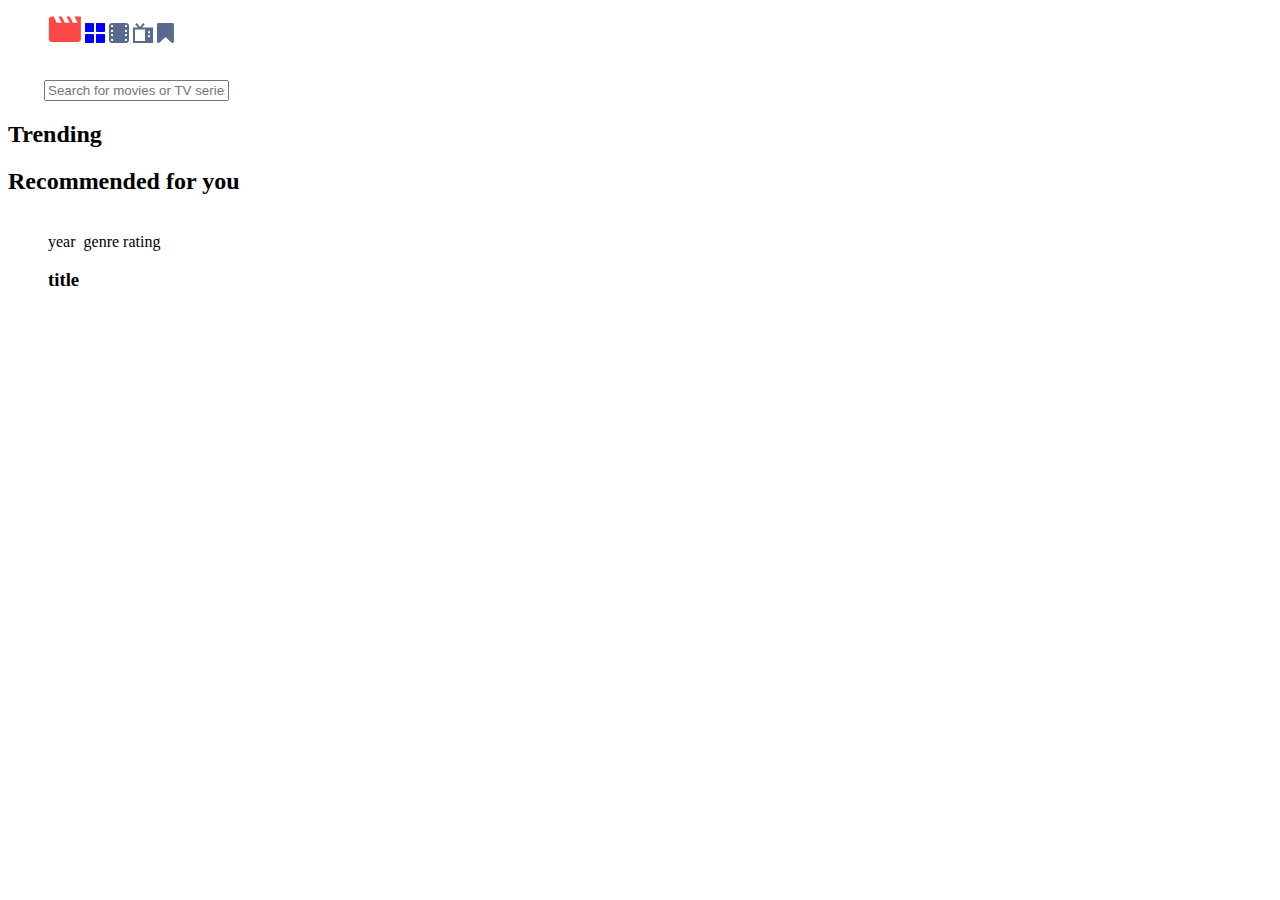
==== index.html @ 96db86c9 "adding more functionalities, sorting" ====
<!DOCTYPE html>
<html lang="en">
  <head>
    <meta charset="UTF-8" />
    <meta name="viewport" content="width=device-width, initial-scale=1.0" />

    <link
      rel="icon"
      type="image/png"
      sizes="32x32"
      href="./assets/favicon-32x32.png"
    />

    <title>Frontend Mentor | Entertainment web app</title>
    <style>
      .active {
        fill: blue;
      }
    </style>
  </head>
  <body>
    <nav id="navigation-bar">
      <figure>
        <img id="logo" src="./starter-code/assets/logo.svg" />

        <!--HOME ICON-->
        <svg
          alt=" home-icon"
          class="navigation-icons"
          width="20"
          height="20"
          xmlns="http://www.w3.org/2000/svg"
          onclick="changeColor(event)"
        >
          <path
            class="active"
            d="M8 0H1C.4 0 0 .4 0 1v7c0 .6.4 1 1 1h7c.6 0 1-.4 1-1V1c0-.6-.4-1-1-1Zm0 11H1c-.6 0-1 .4-1 1v7c0 .6.4 1 1 1h7c.6 0 1-.4 1-1v-7c0-.6-.4-1-1-1ZM19 0h-7c-.6 0-1 .4-1 1v7c0 .6.4 1 1 1h7c.6 0 1-.4 1-1V1c0-.6-.4-1-1-1Zm0 11h-7c-.6 0-1 .4-1 1v7c0 .6.4 1 1 1h7c.6 0 1-.4 1-1v-7c0-.6-.4-1-1-1Z"
            fill="#5A698F"
          />
        </svg>
        <!--MOVIE ICON-->
        <svg
          width="20"
          height="20"
          xmlns="http://www.w3.org/2000/svg"
          onclick="changeColor(event)"
        >
          <path
            d="M16.956 0H3.044A3.044 3.044 0 0 0 0 3.044v13.912A3.044 3.044 0 0 0 3.044 20h13.912A3.044 3.044 0 0 0 20 16.956V3.044A3.044 3.044 0 0 0 16.956 0ZM4 9H2V7h2v2Zm-2 2h2v2H2v-2Zm16-2h-2V7h2v2Zm-2 2h2v2h-2v-2Zm2-8.26V4h-2V2h1.26a.74.74 0 0 1 .74.74ZM2.74 2H4v2H2V2.74A.74.74 0 0 1 2.74 2ZM2 17.26V16h2v2H2.74a.74.74 0 0 1-.74-.74Zm16 0a.74.74 0 0 1-.74.74H16v-2h2v1.26Z"
            fill="#5A698F"
          />
        </svg>

        <!--TV ICON-->
        <svg
          width="20"
          height="20"
          xmlns="http://www.w3.org/2000/svg"
          onclick="changeColor(event)"
        >
          <path
            d="M20 4.481H9.08l2.7-3.278L10.22 0 7 3.909 3.78.029 2.22 1.203l2.7 3.278H0V20h20V4.481Zm-8 13.58H2V6.42h10v11.64Zm5-3.88h-2v-1.94h2v1.94Zm0-3.88h-2V8.36h2v1.94Z"
            fill="#5A698F"
          />
        </svg>
        <!--BOOKMARK ICON-->
        <svg
          width="17"
          height="20"
          xmlns="http://www.w3.org/2000/svg"
          onclick="changeColor(event)"
        >
          <path
            d="M15.387 0c.202 0 .396.04.581.119.291.115.522.295.694.542.172.247.258.52.258.82v17.038c0 .3-.086.573-.258.82a1.49 1.49 0 0 1-.694.542 1.49 1.49 0 0 1-.581.106c-.423 0-.79-.141-1.098-.423L8.46 13.959l-5.83 5.605c-.317.29-.682.436-1.097.436-.202 0-.396-.04-.581-.119a1.49 1.49 0 0 1-.694-.542A1.402 1.402 0 0 1 0 18.52V1.481c0-.3.086-.573.258-.82A1.49 1.49 0 0 1 .952.119C1.137.039 1.33 0 1.533 0h13.854Z"
            fill="#5A698F"
          />
        </svg>
      </figure>
    </nav>

    <input type="image" src="./starter-code/assets/icon-search.svg" />
    <label for="search"></label>
    <input
      type="text"
      name="search"
      id="search"
      placeholder="Search for movies or TV series"
    />

    <section id="trending">
      <!-- Display trending shows -->
      <h2>Trending</h2>
    </section>
    <section id="recommended">
      <h2>Recommended for you</h2>
      <article>
        <figure>
          <img src="" alt="" />
          <img />
          <figcaption>
            <span>year</span>
            <span><img src="" alt="" /> </span>
            <span>genre</span>
            <span>rating</span>
            <h3>title</h3>
          </figcaption>
        </figure>
      </article>
      <!-- Display recommended shows -->
    </section>

    <script type="text/javascript" src="index.js"></script>
    <script type="module" src="data.js"></script>
  </body>
</html>
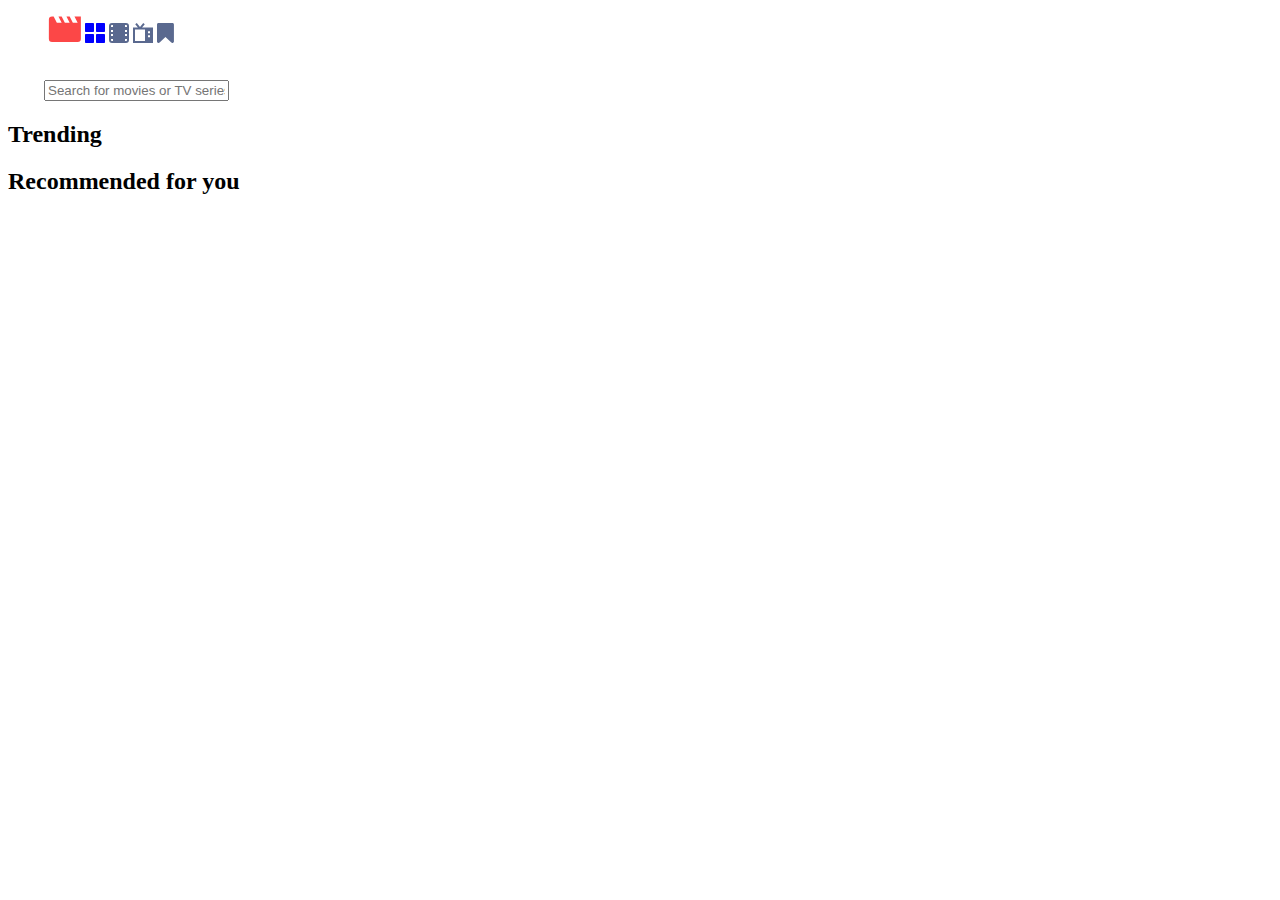
==== commit 96b6ae1d: "search panel done" ====
--- a/index.html
+++ b/index.html
@@ -10,82 +10,71 @@
       sizes="32x32"
       href="./assets/favicon-32x32.png"
     />
-
+    <link rel="stylesheet" href="svg-colors.css" />
     <title>Frontend Mentor | Entertainment web app</title>
-    <style>
-      .active {
-        fill: blue;
-      }
-    </style>
+    <style></style>
   </head>
   <body>
     <nav id="navigation-bar">
       <figure>
-        <img id="logo" src="./starter-code/assets/logo.svg" />
+        <img id="logo" src="./assets/logo.svg" />
 
         <!--HOME ICON-->
-        <svg
-          alt=" home-icon"
-          class="navigation-icons"
-          width="20"
-          height="20"
-          xmlns="http://www.w3.org/2000/svg"
-          onclick="changeColor(event)"
-        >
-          <path
-            class="active"
-            d="M8 0H1C.4 0 0 .4 0 1v7c0 .6.4 1 1 1h7c.6 0 1-.4 1-1V1c0-.6-.4-1-1-1Zm0 11H1c-.6 0-1 .4-1 1v7c0 .6.4 1 1 1h7c.6 0 1-.4 1-1v-7c0-.6-.4-1-1-1ZM19 0h-7c-.6 0-1 .4-1 1v7c0 .6.4 1 1 1h7c.6 0 1-.4 1-1V1c0-.6-.4-1-1-1Zm0 11h-7c-.6 0-1 .4-1 1v7c0 .6.4 1 1 1h7c.6 0 1-.4 1-1v-7c0-.6-.4-1-1-1Z"
-            fill="#5A698F"
-          />
-        </svg>
+        <a href="index.html">
+          <svg
+            alt=" home-icon"
+            class="navigation-icons"
+            width="20"
+            height="20"
+            xmlns="http://www.w3.org/2000/svg"
+          >
+            <path
+              class="active"
+              d="M8 0H1C.4 0 0 .4 0 1v7c0 .6.4 1 1 1h7c.6 0 1-.4 1-1V1c0-.6-.4-1-1-1Zm0 11H1c-.6 0-1 .4-1 1v7c0 .6.4 1 1 1h7c.6 0 1-.4 1-1v-7c0-.6-.4-1-1-1ZM19 0h-7c-.6 0-1 .4-1 1v7c0 .6.4 1 1 1h7c.6 0 1-.4 1-1V1c0-.6-.4-1-1-1Zm0 11h-7c-.6 0-1 .4-1 1v7c0 .6.4 1 1 1h7c.6 0 1-.4 1-1v-7c0-.6-.4-1-1-1Z"
+              fill="#5A698F"
+            /></svg
+        ></a>
+
         <!--MOVIE ICON-->
-        <svg
-          width="20"
-          height="20"
-          xmlns="http://www.w3.org/2000/svg"
-          onclick="changeColor(event)"
-        >
-          <path
-            d="M16.956 0H3.044A3.044 3.044 0 0 0 0 3.044v13.912A3.044 3.044 0 0 0 3.044 20h13.912A3.044 3.044 0 0 0 20 16.956V3.044A3.044 3.044 0 0 0 16.956 0ZM4 9H2V7h2v2Zm-2 2h2v2H2v-2Zm16-2h-2V7h2v2Zm-2 2h2v2h-2v-2Zm2-8.26V4h-2V2h1.26a.74.74 0 0 1 .74.74ZM2.74 2H4v2H2V2.74A.74.74 0 0 1 2.74 2ZM2 17.26V16h2v2H2.74a.74.74 0 0 1-.74-.74Zm16 0a.74.74 0 0 1-.74.74H16v-2h2v1.26Z"
-            fill="#5A698F"
-          />
-        </svg>
+        <a href="movies.html">
+          <svg width="20" height="20" xmlns="http://www.w3.org/2000/svg">
+            <path
+              d="M16.956 0H3.044A3.044 3.044 0 0 0 0 3.044v13.912A3.044 3.044 0 0 0 3.044 20h13.912A3.044 3.044 0 0 0 20 16.956V3.044A3.044 3.044 0 0 0 16.956 0ZM4 9H2V7h2v2Zm-2 2h2v2H2v-2Zm16-2h-2V7h2v2Zm-2 2h2v2h-2v-2Zm2-8.26V4h-2V2h1.26a.74.74 0 0 1 .74.74ZM2.74 2H4v2H2V2.74A.74.74 0 0 1 2.74 2ZM2 17.26V16h2v2H2.74a.74.74 0 0 1-.74-.74Zm16 0a.74.74 0 0 1-.74.74H16v-2h2v1.26Z"
+              fill="#5A698F"
+            /></svg
+        ></a>
 
         <!--TV ICON-->
-        <svg
-          width="20"
-          height="20"
-          xmlns="http://www.w3.org/2000/svg"
-          onclick="changeColor(event)"
-        >
-          <path
-            d="M20 4.481H9.08l2.7-3.278L10.22 0 7 3.909 3.78.029 2.22 1.203l2.7 3.278H0V20h20V4.481Zm-8 13.58H2V6.42h10v11.64Zm5-3.88h-2v-1.94h2v1.94Zm0-3.88h-2V8.36h2v1.94Z"
-            fill="#5A698F"
-          />
-        </svg>
+        <a href="tv-series.html">
+          <svg width="20" height="20" xmlns="http://www.w3.org/2000/svg">
+            <path
+              d="M20 4.481H9.08l2.7-3.278L10.22 0 7 3.909 3.78.029 2.22 1.203l2.7 3.278H0V20h20V4.481Zm-8 13.58H2V6.42h10v11.64Zm5-3.88h-2v-1.94h2v1.94Zm0-3.88h-2V8.36h2v1.94Z"
+              fill="#5A698F"
+            /></svg
+        ></a>
+
         <!--BOOKMARK ICON-->
-        <svg
-          width="17"
-          height="20"
-          xmlns="http://www.w3.org/2000/svg"
-          onclick="changeColor(event)"
-        >
-          <path
-            d="M15.387 0c.202 0 .396.04.581.119.291.115.522.295.694.542.172.247.258.52.258.82v17.038c0 .3-.086.573-.258.82a1.49 1.49 0 0 1-.694.542 1.49 1.49 0 0 1-.581.106c-.423 0-.79-.141-1.098-.423L8.46 13.959l-5.83 5.605c-.317.29-.682.436-1.097.436-.202 0-.396-.04-.581-.119a1.49 1.49 0 0 1-.694-.542A1.402 1.402 0 0 1 0 18.52V1.481c0-.3.086-.573.258-.82A1.49 1.49 0 0 1 .952.119C1.137.039 1.33 0 1.533 0h13.854Z"
-            fill="#5A698F"
-          />
-        </svg>
+        <a href="bookmarked.html">
+          <svg width="17" height="20" xmlns="http://www.w3.org/2000/svg">
+            <path
+              d="M15.387 0c.202 0 .396.04.581.119.291.115.522.295.694.542.172.247.258.52.258.82v17.038c0 .3-.086.573-.258.82a1.49 1.49 0 0 1-.694.542 1.49 1.49 0 0 1-.581.106c-.423 0-.79-.141-1.098-.423L8.46 13.959l-5.83 5.605c-.317.29-.682.436-1.097.436-.202 0-.396-.04-.581-.119a1.49 1.49 0 0 1-.694-.542A1.402 1.402 0 0 1 0 18.52V1.481c0-.3.086-.573.258-.82A1.49 1.49 0 0 1 .952.119C1.137.039 1.33 0 1.533 0h13.854Z"
+              fill="#5A698F"
+            /></svg
+        ></a>
       </figure>
     </nav>
-
-    <input type="image" src="./starter-code/assets/icon-search.svg" />
-    <label for="search"></label>
-    <input
-      type="text"
-      name="search"
-      id="search"
-      placeholder="Search for movies or TV series"
-    />
+    <div id="search-box">
+      <form action="./search-results.html">
+        <input type="image" src="./assets/icon-search.svg" />
+        <label for="search"></label>
+        <input
+          type="text"
+          name="search"
+          id="search"
+          placeholder="Search for movies or TV series"
+        />
+      </form>
+    </div>
 
     <section id="trending">
       <!-- Display trending shows -->
@@ -93,7 +82,7 @@
     </section>
     <section id="recommended">
       <h2>Recommended for you</h2>
-      <article>
+      <!-- <article>
         <figure>
           <img src="" alt="" />
           <img />
@@ -105,11 +94,11 @@
             <h3>title</h3>
           </figcaption>
         </figure>
-      </article>
+      </article> -->
       <!-- Display recommended shows -->
     </section>
 
-    <script type="text/javascript" src="index.js"></script>
-    <script type="module" src="data.js"></script>
+    <script src="data.js" type="module"></script>
+    <script src="search-results.js" type="module"></script>
   </body>
 </html>
--- a/svg-colors.css
+++ b/svg-colors.css
@@ -0,0 +1,3 @@
+.active {
+    fill: blue;
+  }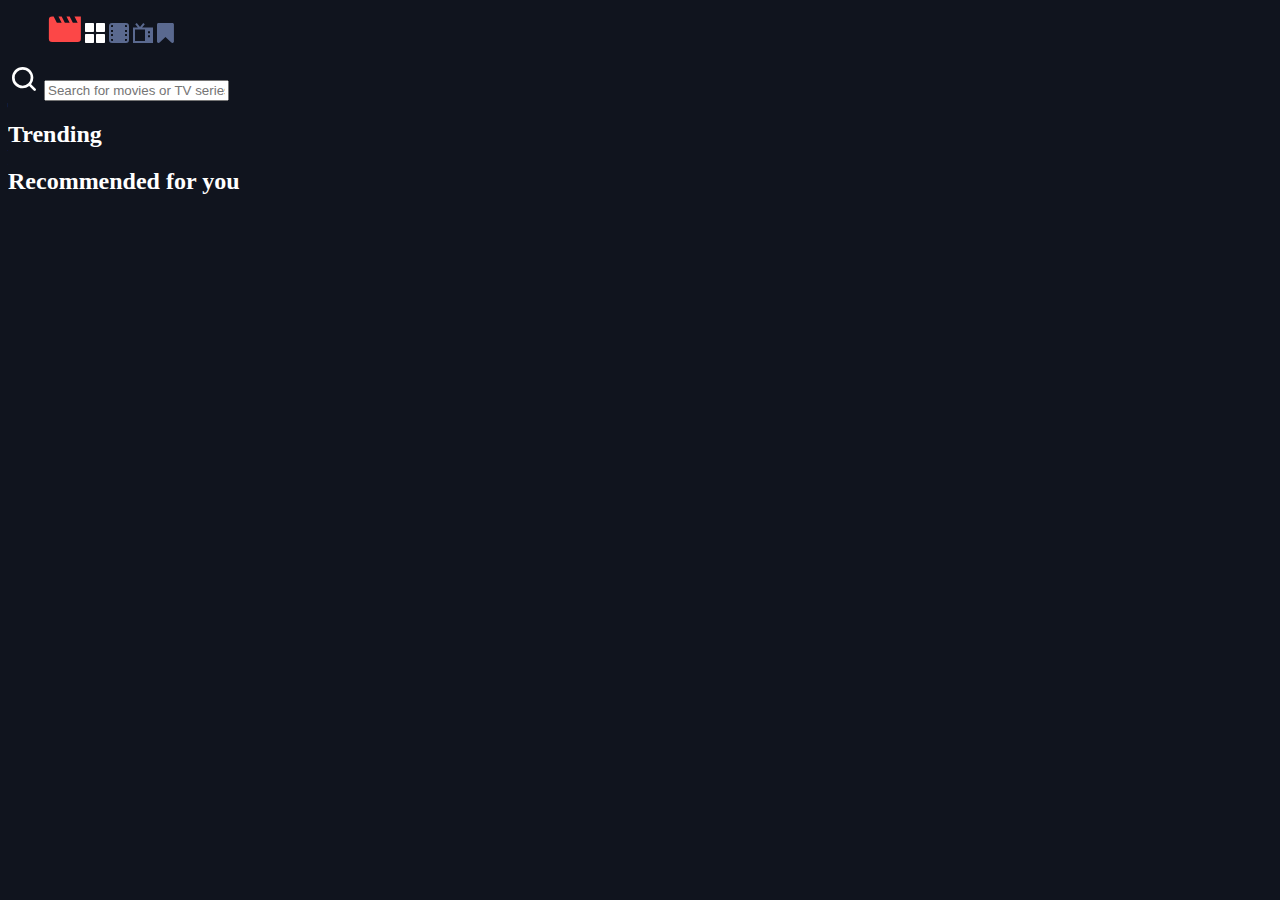
==== commit aa63aa0c: "finished all main pages, some functionalities left" ====
--- a/index.html
+++ b/index.html
@@ -11,6 +11,7 @@
       href="./assets/favicon-32x32.png"
     />
     <link rel="stylesheet" href="svg-colors.css" />
+    <link rel="stylesheet" href="main.css" />
     <title>Frontend Mentor | Entertainment web app</title>
     <style></style>
   </head>
--- a/svg-colors.css
+++ b/svg-colors.css
@@ -1,3 +1,3 @@
 .active {
-    fill: blue;
-  }+  fill: #ffffff;
+}
--- a/main.css
+++ b/main.css
@@ -0,0 +1,6 @@
+html,
+body {
+  background: #10141e;
+  color: #ffffff;
+}
+/* */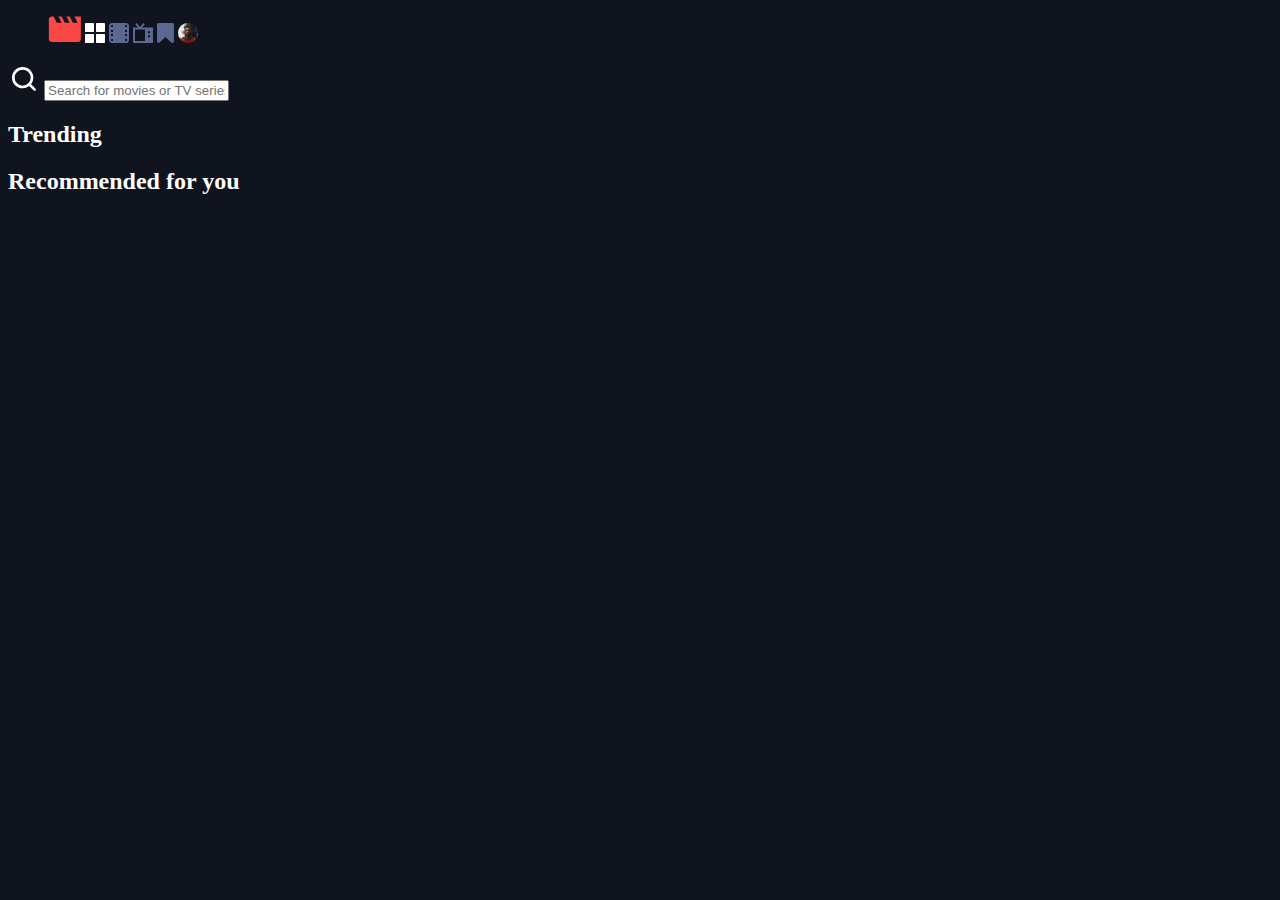
==== commit a1688700: "added bookmarks functionalities, used async" ====
--- a/index.html
+++ b/index.html
@@ -21,7 +21,7 @@
         <img id="logo" src="./assets/logo.svg" />
 
         <!--HOME ICON-->
-        <a href="index.html">
+        <a class="nav-icons" href="index.html">
           <svg
             alt=" home-icon"
             class="navigation-icons"
@@ -33,35 +33,43 @@
               class="active"
               d="M8 0H1C.4 0 0 .4 0 1v7c0 .6.4 1 1 1h7c.6 0 1-.4 1-1V1c0-.6-.4-1-1-1Zm0 11H1c-.6 0-1 .4-1 1v7c0 .6.4 1 1 1h7c.6 0 1-.4 1-1v-7c0-.6-.4-1-1-1ZM19 0h-7c-.6 0-1 .4-1 1v7c0 .6.4 1 1 1h7c.6 0 1-.4 1-1V1c0-.6-.4-1-1-1Zm0 11h-7c-.6 0-1 .4-1 1v7c0 .6.4 1 1 1h7c.6 0 1-.4 1-1v-7c0-.6-.4-1-1-1Z"
               fill="#5A698F"
-            /></svg
-        ></a>
+            />
+          </svg>
+        </a>
 
         <!--MOVIE ICON-->
-        <a href="movies.html">
+        <a class="nav-icons" href="movies.html">
           <svg width="20" height="20" xmlns="http://www.w3.org/2000/svg">
             <path
               d="M16.956 0H3.044A3.044 3.044 0 0 0 0 3.044v13.912A3.044 3.044 0 0 0 3.044 20h13.912A3.044 3.044 0 0 0 20 16.956V3.044A3.044 3.044 0 0 0 16.956 0ZM4 9H2V7h2v2Zm-2 2h2v2H2v-2Zm16-2h-2V7h2v2Zm-2 2h2v2h-2v-2Zm2-8.26V4h-2V2h1.26a.74.74 0 0 1 .74.74ZM2.74 2H4v2H2V2.74A.74.74 0 0 1 2.74 2ZM2 17.26V16h2v2H2.74a.74.74 0 0 1-.74-.74Zm16 0a.74.74 0 0 1-.74.74H16v-2h2v1.26Z"
               fill="#5A698F"
-            /></svg
-        ></a>
+            />
+          </svg>
+        </a>
 
         <!--TV ICON-->
-        <a href="tv-series.html">
+        <a class="nav-icons" href="tv-series.html">
           <svg width="20" height="20" xmlns="http://www.w3.org/2000/svg">
             <path
               d="M20 4.481H9.08l2.7-3.278L10.22 0 7 3.909 3.78.029 2.22 1.203l2.7 3.278H0V20h20V4.481Zm-8 13.58H2V6.42h10v11.64Zm5-3.88h-2v-1.94h2v1.94Zm0-3.88h-2V8.36h2v1.94Z"
               fill="#5A698F"
-            /></svg
-        ></a>
+            />
+          </svg>
+        </a>
 
         <!--BOOKMARK ICON-->
-        <a href="bookmarked.html">
+        <a class="nav-icons" href="bookmarked.html">
           <svg width="17" height="20" xmlns="http://www.w3.org/2000/svg">
             <path
               d="M15.387 0c.202 0 .396.04.581.119.291.115.522.295.694.542.172.247.258.52.258.82v17.038c0 .3-.086.573-.258.82a1.49 1.49 0 0 1-.694.542 1.49 1.49 0 0 1-.581.106c-.423 0-.79-.141-1.098-.423L8.46 13.959l-5.83 5.605c-.317.29-.682.436-1.097.436-.202 0-.396-.04-.581-.119a1.49 1.49 0 0 1-.694-.542A1.402 1.402 0 0 1 0 18.52V1.481c0-.3.086-.573.258-.82A1.49 1.49 0 0 1 .952.119C1.137.039 1.33 0 1.533 0h13.854Z"
               fill="#5A698F"
-            /></svg
-        ></a>
+            />
+          </svg>
+        </a>
+        <a href="./login.html">
+          <img src="./assets/image-avatar.png" alt="login-avatar width="20"
+          height="20"/>
+        </a>
       </figure>
     </nav>
     <div id="search-box">
--- a/main.css
+++ b/main.css
@@ -3,4 +3,7 @@
   background: #10141e;
   color: #ffffff;
 }
-/* */+/* */
+.nav-icons {
+  text-decoration: none;
+}
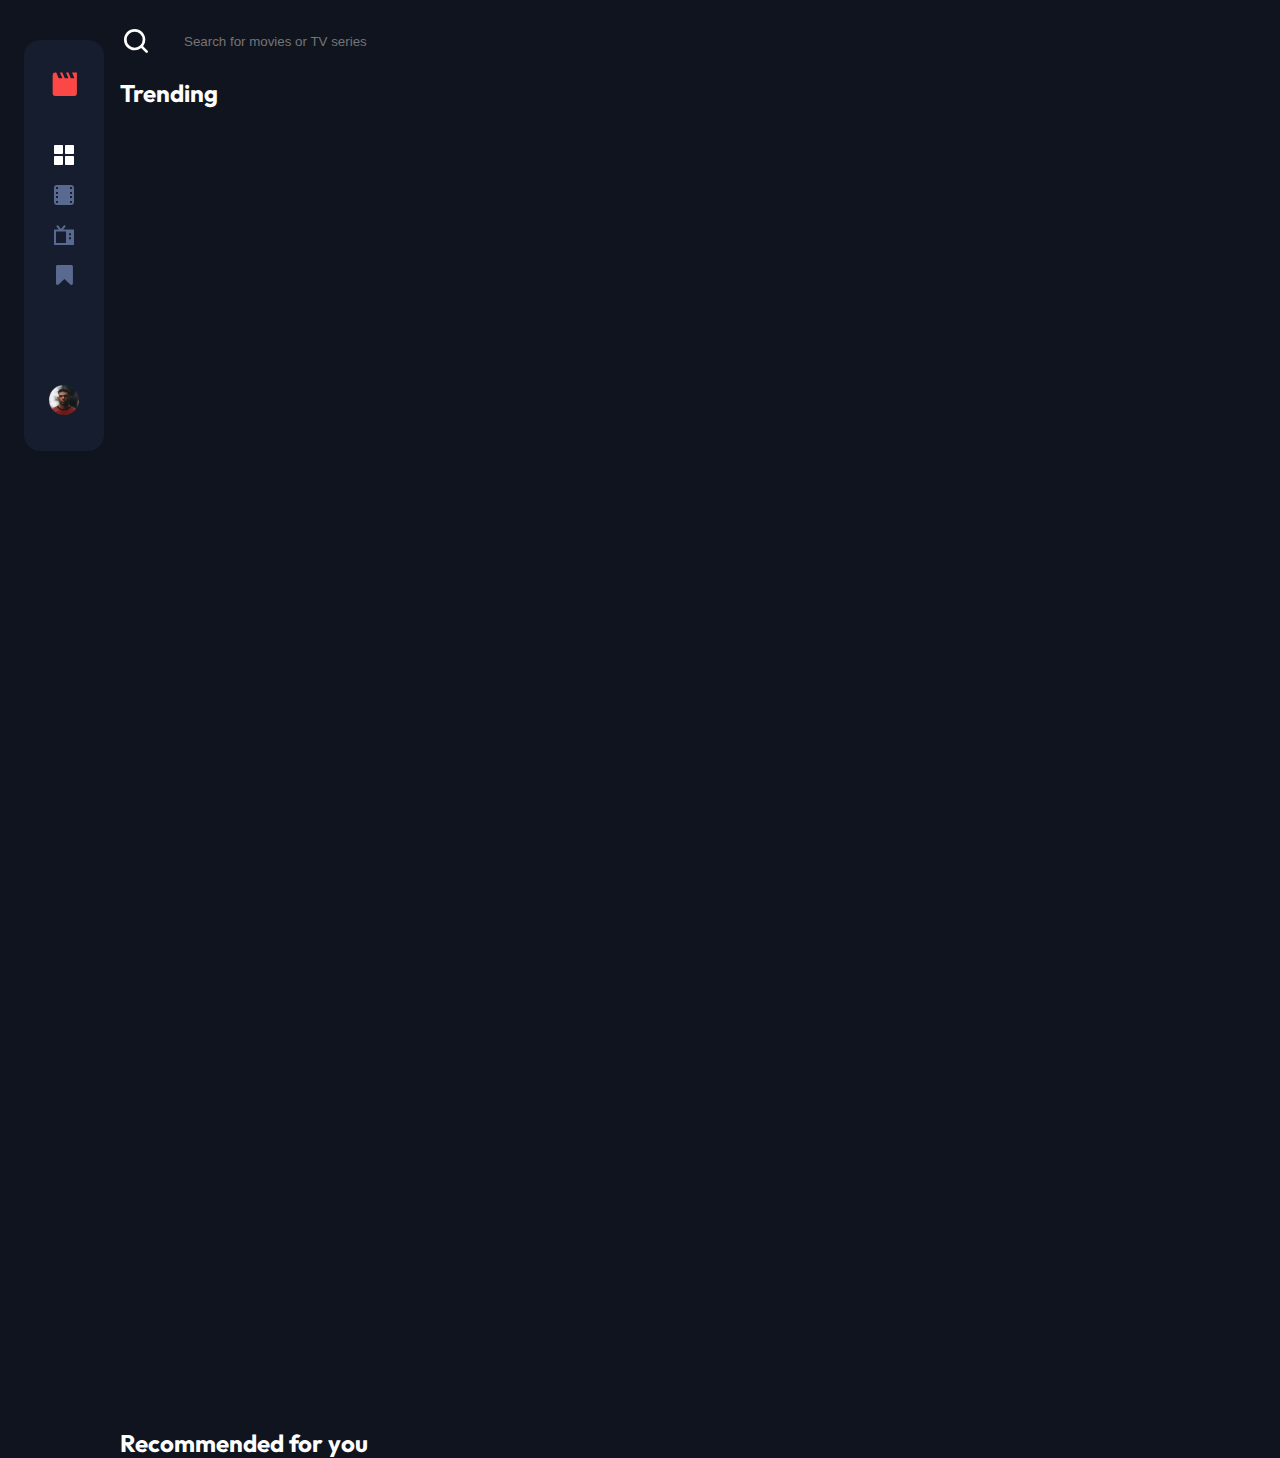
==== commit 17b41568: "update" ====
--- a/index.html
+++ b/index.html
@@ -10,15 +10,17 @@
       sizes="32x32"
       href="./assets/favicon-32x32.png"
     />
-    <link rel="stylesheet" href="svg-colors.css" />
-    <link rel="stylesheet" href="main.css" />
+    <link rel="stylesheet" href="./svg-colors.css" />
+    <link rel="stylesheet" href="./main.css" />
+    <link rel="stylesheet" href="./index.css" />
     <title>Frontend Mentor | Entertainment web app</title>
     <style></style>
   </head>
   <body>
+    <!--adding main and setting width and heights on logo-->
     <nav id="navigation-bar">
       <figure>
-        <img id="logo" src="./assets/logo.svg" />
+        <img id="logo" src="./assets/logo.svg" width="25" height="25" />
 
         <!--HOME ICON-->
         <a class="nav-icons" href="index.html">
@@ -66,47 +68,38 @@
             />
           </svg>
         </a>
-        <a href="./login.html">
-          <img src="./assets/image-avatar.png" alt="login-avatar width="20"
-          height="20"/>
+
+        <!--Profile Picture-->
+        <a href="./login.html" id="profile-photo">
+          <img src="./assets/image-avatar.png" alt="login-avatar width="30"
+          height="30"/>
         </a>
       </figure>
     </nav>
-    <div id="search-box">
-      <form action="./search-results.html">
-        <input type="image" src="./assets/icon-search.svg" />
-        <label for="search"></label>
-        <input
-          type="text"
-          name="search"
-          id="search"
-          placeholder="Search for movies or TV series"
-        />
-      </form>
-    </div>
+    <main>
+      <div id="search-box">
+        <form action="./search-results.html">
+          <input type="image" src="./assets/icon-search.svg" />
+          <label for="search"></label>
+          <input
+            type="text"
+            name="search"
+            id="search"
+            placeholder="Search for movies or TV series"
+          />
+        </form>
+      </div>
 
-    <section id="trending">
-      <!-- Display trending shows -->
-      <h2>Trending</h2>
-    </section>
-    <section id="recommended">
-      <h2>Recommended for you</h2>
-      <!-- <article>
-        <figure>
-          <img src="" alt="" />
-          <img />
-          <figcaption>
-            <span>year</span>
-            <span><img src="" alt="" /> </span>
-            <span>genre</span>
-            <span>rating</span>
-            <h3>title</h3>
-          </figcaption>
-        </figure>
-      </article> -->
-      <!-- Display recommended shows -->
-    </section>
-
+      <section>
+        <!-- Display trending shows -->
+        <h2>Trending</h2>
+        <div id="trending"></div>
+      </section>
+      <section>
+        <h2>Recommended for you</h2>
+        <div id="recommended"></div>
+      </section>
+    </main>
     <script src="data.js" type="module"></script>
     <script src="search-results.js" type="module"></script>
   </body>
--- a/main.css
+++ b/main.css
@@ -1,9 +1,111 @@
+@import url("https://fonts.googleapis.com/css2?family=Outfit:wght@300;400;700&display=swap");
+
 html,
 body {
   background: #10141e;
   color: #ffffff;
+  height: 100%;
+  box-sizing: border-box;
+  font-size: 16px;
+  font-family: "Outfit", sans-serif;
 }
-/* */
+body {
+  display: flex;
+  padding-top: 1rem;
+}
+nav figure {
+  width: 5rem;
+  display: flex;
+  flex-direction: column;
+  align-items: center;
+  border-radius: 1rem;
+  background: #161d2f;
+}
+figure {
+  margin: 1rem;
+}
+
+.movie-details {
+  display: flex;
+  align-items: center;
+}
+.movie-photos {
+  border-radius: 1rem;
+}
+.movie-details img {
+  padding-right: 0.3rem;
+}
+.dots {
+  padding: 0 0.5rem;
+}
+
+figcaption h3 {
+  margin: 1rem 0 0 0;
+}
+
+/* nav bar */
 .nav-icons {
   text-decoration: none;
+  margin-bottom: 1rem;
 }
+#logo {
+  margin-top: 2rem;
+  margin-bottom: 3rem;
+}
+#profile-photo {
+  margin-top: 5rem;
+  margin-bottom: 2rem;
+}
+/* search bar */
+form {
+  display: flex;
+  align-items: center;
+}
+
+#search {
+  width: 20rem;
+  height: 2rem;
+  margin-left: 1rem;
+  padding-left: 1rem;
+  background: transparent;
+  border: none;
+}
+
+#search:focus {
+  color: #ffffff;
+  border: none;
+  background: transparent;
+  border-bottom: 0.01rem solid #ffffff;
+  caret-color: red;
+}
+#search:hover {
+  cursor: pointer;
+  background: transparent;
+}
+#search:focus-visible {
+  outline-width: 0;
+}
+
+.bookmark-cover {
+  padding: 1rem;
+  width: 0.9375rem;
+  height: 0.9375rem;
+  display: flex;
+  justify-items: center;
+  align-items: center;
+  background: #979797;
+  border-radius: 50%;
+  position: absolute;
+
+  transform: translate(15rem, -12rem);
+}
+#recommended,
+#movies,
+#tv,
+#bookmarked-tv,
+#bookmarked-movies {
+  display: grid;
+  grid-template-columns: 1fr 1fr 1fr 1fr;
+  grid-template-rows: auto;
+  width: 70rem;
+}
--- a/index.css
+++ b/index.css
@@ -0,0 +1,25 @@
+#trending {
+  display: flex;
+  flex-direction: column;
+  overflow-y: scroll;
+  transform-origin: top left;
+  transform: rotate(-90deg) translateX(-20rem);
+
+  width: 20rem;
+  height: 80rem;
+}
+
+#trending::-webkit-scrollbar {
+  display: none;
+}
+.trending {
+  transform: rotate(90deg);
+  padding: 2rem 0;
+}
+.trending figure {
+  margin: 0;
+}
+#recommended {
+  position: absolute;
+  top: 30rem;
+}
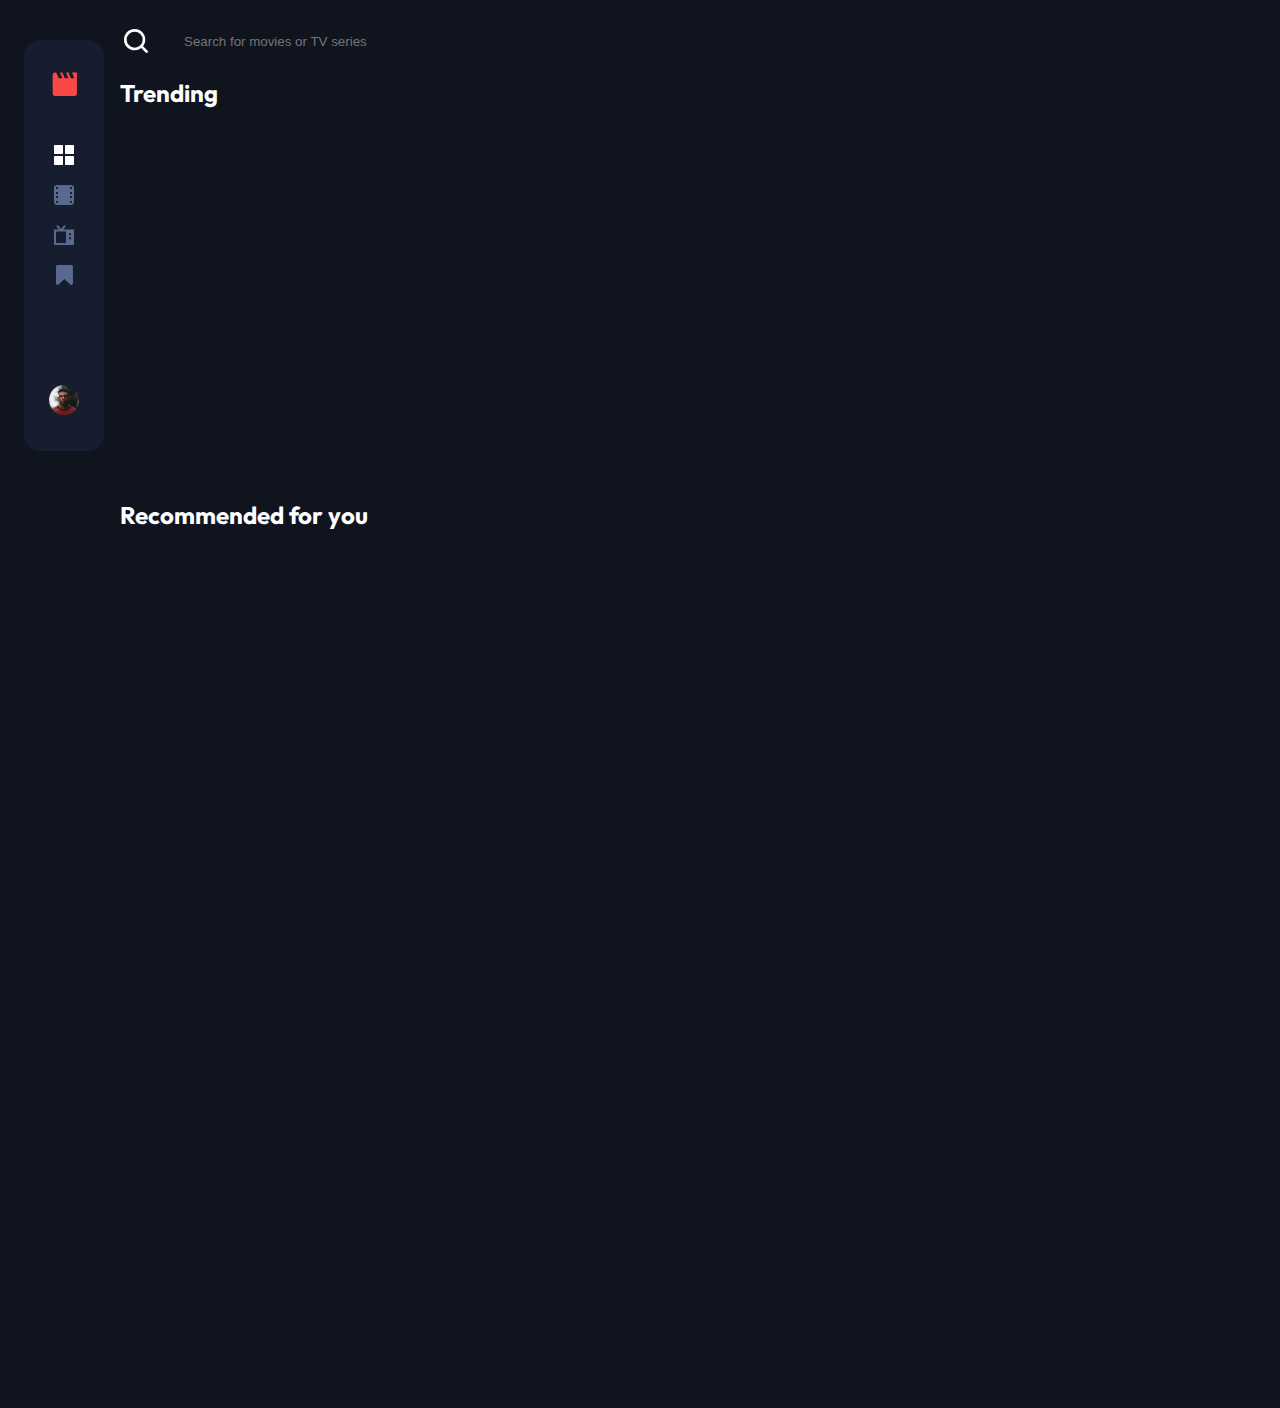
==== commit bb083164: "visual designs up" ====
--- a/index.html
+++ b/index.html
@@ -95,7 +95,7 @@
         <h2>Trending</h2>
         <div id="trending"></div>
       </section>
-      <section>
+      <section id="recommended-section">
         <h2>Recommended for you</h2>
         <div id="recommended"></div>
       </section>
--- a/index.css
+++ b/index.css
@@ -4,7 +4,7 @@
   overflow-y: scroll;
   transform-origin: top left;
   transform: rotate(-90deg) translateX(-20rem);
-
+  align-items: center;
   width: 20rem;
   height: 80rem;
 }
@@ -13,13 +13,22 @@
   display: none;
 }
 .trending {
+  width: 15rem;
+  margin-bottom: 12rem;
   transform: rotate(90deg);
-  padding: 2rem 0;
 }
 .trending figure {
   margin: 0;
 }
-#recommended {
+.trending figcaption {
+  position: absolute;
+  z-index: 1;
+  transform: translate(2rem, -5rem);
+}
+.trending-bookmark {
+  transform: translate(25rem, -18rem);
+}
+#recommended-section {
   position: absolute;
   top: 30rem;
 }
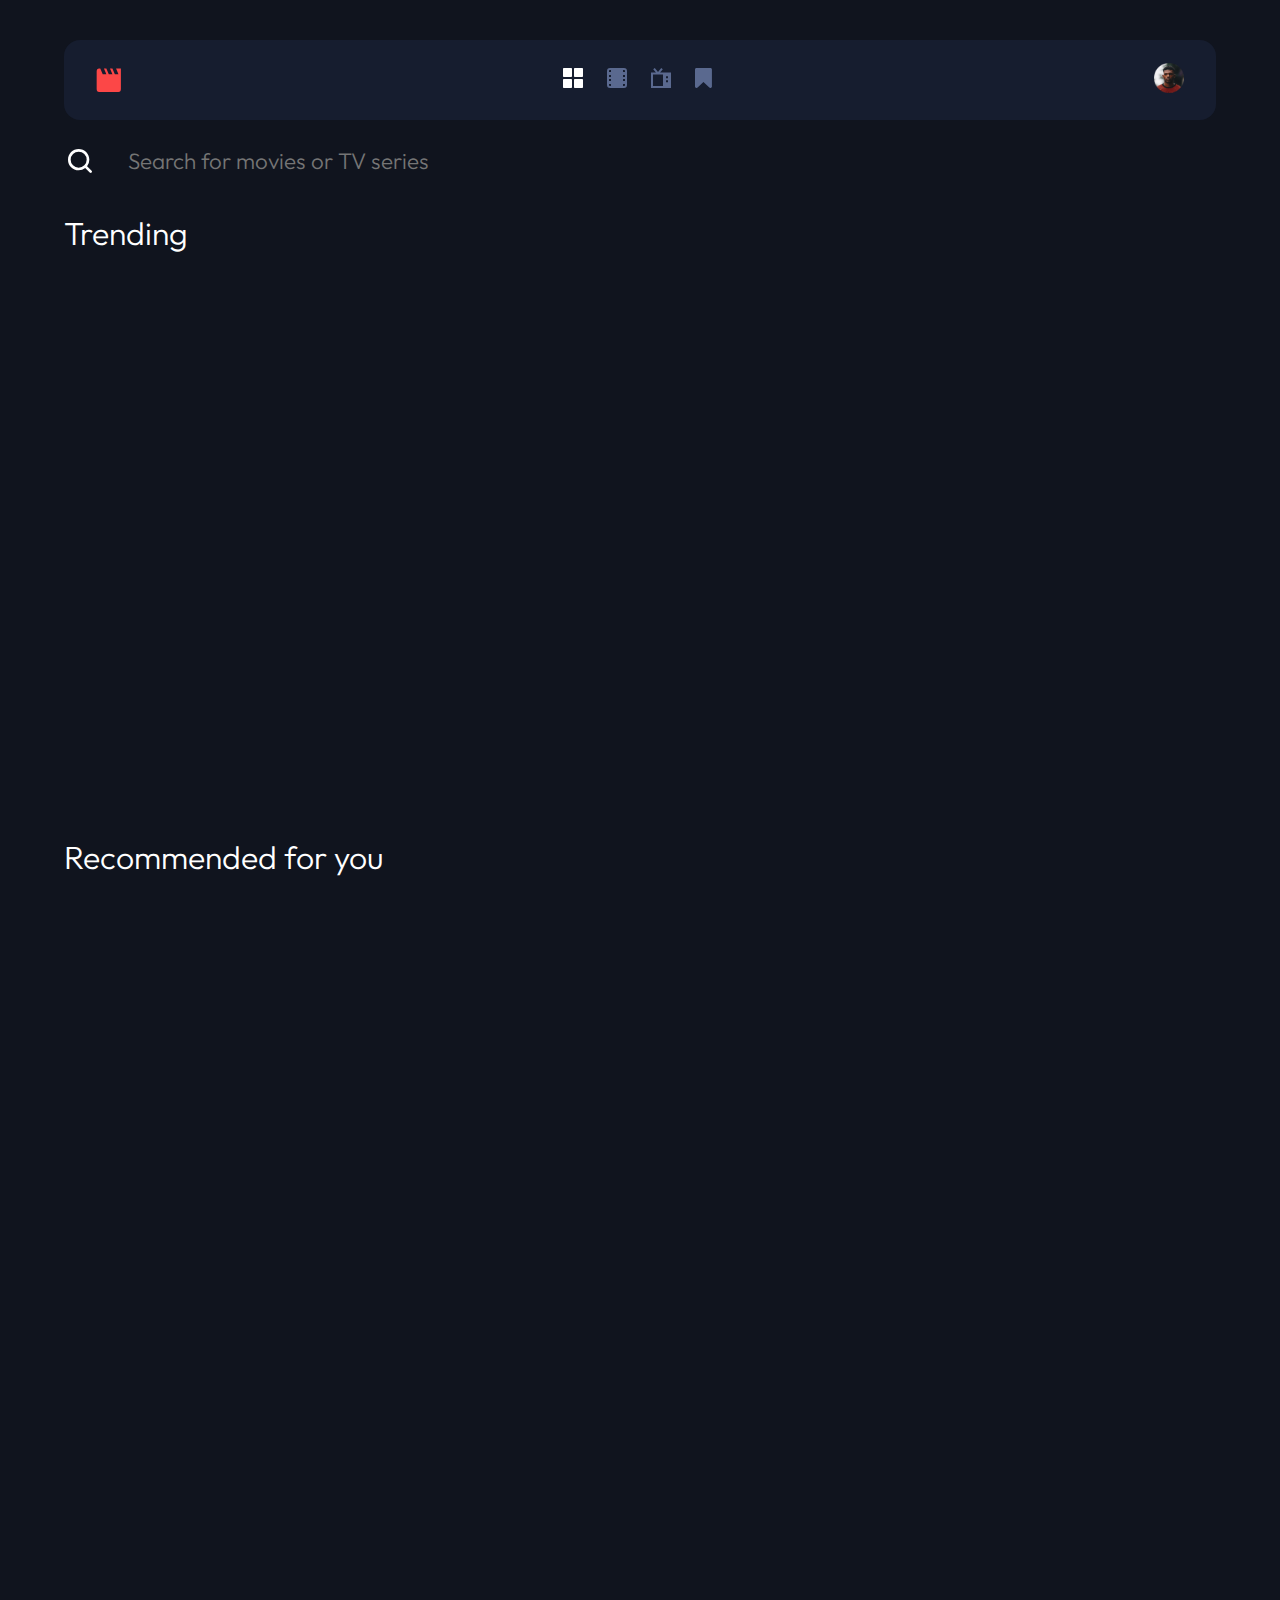
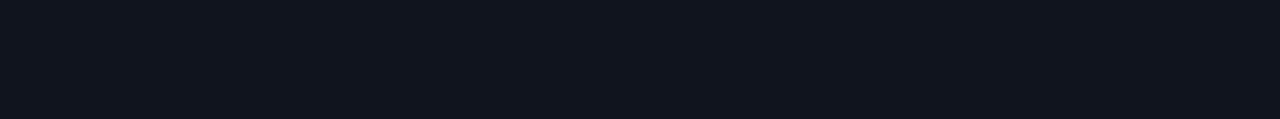
==== commit fc0ea74d: "responsive design" ====
--- a/index.html
+++ b/index.html
@@ -22,52 +22,54 @@
       <figure>
         <img id="logo" src="./assets/logo.svg" width="25" height="25" />
 
-        <!--HOME ICON-->
-        <a class="nav-icons" href="index.html">
-          <svg
-            alt=" home-icon"
-            class="navigation-icons"
-            width="20"
-            height="20"
-            xmlns="http://www.w3.org/2000/svg"
-          >
-            <path
-              class="active"
-              d="M8 0H1C.4 0 0 .4 0 1v7c0 .6.4 1 1 1h7c.6 0 1-.4 1-1V1c0-.6-.4-1-1-1Zm0 11H1c-.6 0-1 .4-1 1v7c0 .6.4 1 1 1h7c.6 0 1-.4 1-1v-7c0-.6-.4-1-1-1ZM19 0h-7c-.6 0-1 .4-1 1v7c0 .6.4 1 1 1h7c.6 0 1-.4 1-1V1c0-.6-.4-1-1-1Zm0 11h-7c-.6 0-1 .4-1 1v7c0 .6.4 1 1 1h7c.6 0 1-.4 1-1v-7c0-.6-.4-1-1-1Z"
-              fill="#5A698F"
-            />
-          </svg>
-        </a>
+        <div class="small-icons">
+          <!--HOME ICON-->
+          <a class="nav-icons" href="index.html">
+            <svg
+              alt=" home-icon"
+              class="navigation-icons"
+              width="20"
+              height="20"
+              xmlns="http://www.w3.org/2000/svg"
+            >
+              <path
+                class="active"
+                d="M8 0H1C.4 0 0 .4 0 1v7c0 .6.4 1 1 1h7c.6 0 1-.4 1-1V1c0-.6-.4-1-1-1Zm0 11H1c-.6 0-1 .4-1 1v7c0 .6.4 1 1 1h7c.6 0 1-.4 1-1v-7c0-.6-.4-1-1-1ZM19 0h-7c-.6 0-1 .4-1 1v7c0 .6.4 1 1 1h7c.6 0 1-.4 1-1V1c0-.6-.4-1-1-1Zm0 11h-7c-.6 0-1 .4-1 1v7c0 .6.4 1 1 1h7c.6 0 1-.4 1-1v-7c0-.6-.4-1-1-1Z"
+                fill="#5A698F"
+              />
+            </svg>
+          </a>
 
-        <!--MOVIE ICON-->
-        <a class="nav-icons" href="movies.html">
-          <svg width="20" height="20" xmlns="http://www.w3.org/2000/svg">
-            <path
-              d="M16.956 0H3.044A3.044 3.044 0 0 0 0 3.044v13.912A3.044 3.044 0 0 0 3.044 20h13.912A3.044 3.044 0 0 0 20 16.956V3.044A3.044 3.044 0 0 0 16.956 0ZM4 9H2V7h2v2Zm-2 2h2v2H2v-2Zm16-2h-2V7h2v2Zm-2 2h2v2h-2v-2Zm2-8.26V4h-2V2h1.26a.74.74 0 0 1 .74.74ZM2.74 2H4v2H2V2.74A.74.74 0 0 1 2.74 2ZM2 17.26V16h2v2H2.74a.74.74 0 0 1-.74-.74Zm16 0a.74.74 0 0 1-.74.74H16v-2h2v1.26Z"
-              fill="#5A698F"
-            />
-          </svg>
-        </a>
+          <!--MOVIE ICON-->
+          <a class="nav-icons" href="movies.html">
+            <svg width="20" height="20" xmlns="http://www.w3.org/2000/svg">
+              <path
+                d="M16.956 0H3.044A3.044 3.044 0 0 0 0 3.044v13.912A3.044 3.044 0 0 0 3.044 20h13.912A3.044 3.044 0 0 0 20 16.956V3.044A3.044 3.044 0 0 0 16.956 0ZM4 9H2V7h2v2Zm-2 2h2v2H2v-2Zm16-2h-2V7h2v2Zm-2 2h2v2h-2v-2Zm2-8.26V4h-2V2h1.26a.74.74 0 0 1 .74.74ZM2.74 2H4v2H2V2.74A.74.74 0 0 1 2.74 2ZM2 17.26V16h2v2H2.74a.74.74 0 0 1-.74-.74Zm16 0a.74.74 0 0 1-.74.74H16v-2h2v1.26Z"
+                fill="#5A698F"
+              />
+            </svg>
+          </a>
 
-        <!--TV ICON-->
-        <a class="nav-icons" href="tv-series.html">
-          <svg width="20" height="20" xmlns="http://www.w3.org/2000/svg">
-            <path
-              d="M20 4.481H9.08l2.7-3.278L10.22 0 7 3.909 3.78.029 2.22 1.203l2.7 3.278H0V20h20V4.481Zm-8 13.58H2V6.42h10v11.64Zm5-3.88h-2v-1.94h2v1.94Zm0-3.88h-2V8.36h2v1.94Z"
-              fill="#5A698F"
-            />
-          </svg>
-        </a>
+          <!--TV ICON-->
+          <a class="nav-icons" href="tv-series.html">
+            <svg width="20" height="20" xmlns="http://www.w3.org/2000/svg">
+              <path
+                d="M20 4.481H9.08l2.7-3.278L10.22 0 7 3.909 3.78.029 2.22 1.203l2.7 3.278H0V20h20V4.481Zm-8 13.58H2V6.42h10v11.64Zm5-3.88h-2v-1.94h2v1.94Zm0-3.88h-2V8.36h2v1.94Z"
+                fill="#5A698F"
+              />
+            </svg>
+          </a>
 
-        <!--BOOKMARK ICON-->
-        <a class="nav-icons" href="bookmarked.html">
-          <svg width="17" height="20" xmlns="http://www.w3.org/2000/svg">
-            <path
-              d="M15.387 0c.202 0 .396.04.581.119.291.115.522.295.694.542.172.247.258.52.258.82v17.038c0 .3-.086.573-.258.82a1.49 1.49 0 0 1-.694.542 1.49 1.49 0 0 1-.581.106c-.423 0-.79-.141-1.098-.423L8.46 13.959l-5.83 5.605c-.317.29-.682.436-1.097.436-.202 0-.396-.04-.581-.119a1.49 1.49 0 0 1-.694-.542A1.402 1.402 0 0 1 0 18.52V1.481c0-.3.086-.573.258-.82A1.49 1.49 0 0 1 .952.119C1.137.039 1.33 0 1.533 0h13.854Z"
-              fill="#5A698F"
-            />
-          </svg>
-        </a>
+          <!--BOOKMARK ICON-->
+          <a class="nav-icons" href="bookmarked.html">
+            <svg width="17" height="20" xmlns="http://www.w3.org/2000/svg">
+              <path
+                d="M15.387 0c.202 0 .396.04.581.119.291.115.522.295.694.542.172.247.258.52.258.82v17.038c0 .3-.086.573-.258.82a1.49 1.49 0 0 1-.694.542 1.49 1.49 0 0 1-.581.106c-.423 0-.79-.141-1.098-.423L8.46 13.959l-5.83 5.605c-.317.29-.682.436-1.097.436-.202 0-.396-.04-.581-.119a1.49 1.49 0 0 1-.694-.542A1.402 1.402 0 0 1 0 18.52V1.481c0-.3.086-.573.258-.82A1.49 1.49 0 0 1 .952.119C1.137.039 1.33 0 1.533 0h13.854Z"
+                fill="#5A698F"
+              />
+            </svg>
+          </a>
+        </div>
 
         <!--Profile Picture-->
         <a href="./login.html" id="profile-photo">
--- a/main.css
+++ b/main.css
@@ -4,34 +4,56 @@
 body {
   background: #10141e;
   color: #ffffff;
+
   height: 100%;
   box-sizing: border-box;
   font-size: 16px;
   font-family: "Outfit", sans-serif;
 }
+
+h2 {
+  font-weight: 300;
+  font-size: 2rem;
+}
+h3 {
+  font-weight: 700;
+}
 body {
   display: flex;
   padding-top: 1rem;
 }
 nav figure {
   width: 5rem;
+  height: 30rem;
   display: flex;
   flex-direction: column;
   align-items: center;
+  justify-content: space-between;
   border-radius: 1rem;
   background: #161d2f;
 }
 figure {
   margin: 1rem;
 }
-
+.small-icons {
+  display: flex;
+  flex-direction: column;
+}
 .movie-details {
   display: flex;
   align-items: center;
+  color: #ffffffc6;
 }
 .movie-photos {
   border-radius: 1rem;
 }
+
+.movie-photos:hover {
+  cursor: pointer;
+  filter: saturate(0.1);
+  transition-duration: 0.4s;
+}
+
 .movie-details img {
   padding-right: 0.3rem;
 }
@@ -40,7 +62,7 @@
 }
 
 figcaption h3 {
-  margin: 1rem 0 0 0;
+  margin: 0.2rem 0 0 0;
 }
 
 /* nav bar */
@@ -50,10 +72,8 @@
 }
 #logo {
   margin-top: 2rem;
-  margin-bottom: 3rem;
 }
 #profile-photo {
-  margin-top: 5rem;
   margin-bottom: 2rem;
 }
 /* search bar */
@@ -63,12 +83,15 @@
 }
 
 #search {
-  width: 20rem;
-  height: 2rem;
+  width: 25rem;
+  height: 3rem;
   margin-left: 1rem;
   padding-left: 1rem;
   background: transparent;
   border: none;
+  font-family: "Outfit", sans-serif;
+  font-size: 1.4rem;
+  font-weight: 300;
 }
 
 #search:focus {
@@ -103,9 +126,170 @@
 #movies,
 #tv,
 #bookmarked-tv,
-#bookmarked-movies {
+#bookmarked-movies,
+#search-results,
+#search-results-movies,
+#search-results-bookmarked,
+#search-results-tv {
   display: grid;
   grid-template-columns: 1fr 1fr 1fr 1fr;
   grid-template-rows: auto;
   width: 70rem;
 }
+#search-results-section,
+#search-results-movies-section,
+#search-results-bookmarked-section,
+#search-results-tv-section {
+  display: flex;
+  flex-direction: column-reverse;
+}
+
+/* play button */
+.playbutton {
+  display: flex;
+  opacity: 0;
+  position: absolute;
+  background: #9797978c;
+  align-items: center;
+  justify-content: center;
+  width: 8rem;
+  height: 4rem;
+  border-radius: 2rem;
+  transition: all 0.2s ease-in;
+
+  transform: translate(5.5rem, -8rem);
+}
+.movie-photos:hover ~ .playbutton {
+  opacity: 1;
+}
+.playbutton:hover {
+  opacity: 1;
+  cursor: pointer;
+  filter: brightness(1.25);
+}
+
+.playbutton-trending {
+  transform: translate(11rem, -11rem);
+}
+.playbutton img {
+  margin-right: 1rem;
+}
+
+/* responsive design */
+@media screen and (min-width: 1300px) and (max-width: 1500px) {
+  #recommended,
+  #movies,
+  #tv,
+  #bookmarked-tv,
+  #bookmarked-movies,
+  #search-results,
+  #search-results-movies,
+  #search-results-bookmarked,
+  #search-results-tv {
+    display: grid;
+    grid-template-columns: 1fr 1fr 1fr;
+    grid-template-rows: auto;
+    width: 70rem;
+    margin-left: 6rem;
+  }
+}
+
+@media screen and (max-width: 1300px) {
+  body {
+    display: flex;
+    flex-direction: column;
+    align-items: center;
+  }
+  nav figure {
+    display: flex;
+    flex-direction: row;
+    align-items: center;
+    width: 90vw;
+    height: 5rem;
+  }
+  main {
+    width: 90vw;
+  }
+  .small-icons {
+    display: flex;
+    flex-direction: row;
+  }
+  #logo {
+    margin: 0;
+    margin-left: 2rem;
+  }
+  #profile-photo {
+    margin: 0;
+    margin-right: 2rem;
+  }
+  .nav-icons {
+    margin: 0 0.75rem;
+  }
+}
+
+@media screen and (min-width: 1000px) and (max-width: 1300px) {
+  #recommended,
+  #movies,
+  #tv,
+  #bookmarked-tv,
+  #bookmarked-movies,
+  #search-results,
+  #search-results-movies,
+  #search-results-bookmarked,
+  #search-results-tv {
+    display: grid;
+    grid-template-columns: 1fr 1fr 1fr;
+    grid-template-rows: auto;
+    width: 90vw;
+    /* margin-left: 5vw; */
+  }
+}
+@media screen and (min-width: 800px) and (max-width: 1000px) {
+  #recommended,
+  #movies,
+  #tv,
+  #bookmarked-tv,
+  #bookmarked-movies,
+  #search-results,
+  #search-results-movies,
+  #search-results-bookmarked,
+  #search-results-tv {
+    display: grid;
+    justify-content: center;
+    grid-template-columns: 1fr 1fr;
+    grid-template-rows: auto;
+    width: 90vw;
+    /* margin-left: 5vw; */
+  }
+}
+@media screen and (max-width: 800px) {
+  #recommended,
+  #movies,
+  #tv,
+  #bookmarked-tv,
+  #bookmarked-movies,
+  #search-results,
+  #search-results-movies,
+  #search-results-bookmarked,
+  #search-results-tv {
+    display: grid;
+    grid-template-columns: 1fr;
+    grid-template-rows: auto;
+
+    width: 90vw;
+  }
+  #recommended article,
+  #movies article,
+  #tv article,
+  #bookmarked-tv article,
+  #bookmarked-movies article,
+  #search-results article,
+  #search-results-movies article,
+  #search-results-bookmarked article,
+  #search-results-tv article {
+    display: grid;
+    justify-content: center;
+  }
+
+
+}
--- a/index.css
+++ b/index.css
@@ -30,5 +30,42 @@
 }
 #recommended-section {
   position: absolute;
-  top: 30rem;
+  top: 70vh;
 }
+@media screen and (max-width: 1500px) {
+  #recommended-section {
+    position: absolute;
+    top: 90vh;
+  }
+}
+@media screen and (max-width: 1300px) {
+  #trending {
+    height: 160vh;
+  }
+}
+@media screen and (max-width: 1100px) {
+  #trending {
+    height: 150vh;
+  }
+}
+@media screen and (max-width: 1000px) {
+  #trending {
+    height: 120vh;
+  }
+}
+
+@media screen and (max-width: 800px) {
+  #trending {
+    height: 100vh;
+  }
+}
+@media screen and (max-width: 600px) {
+  #trending {
+    height: 70vh;
+  }
+}
+@media screen and (max-width: 400px) {
+  #trending {
+    height: 70vh;
+  }
+}
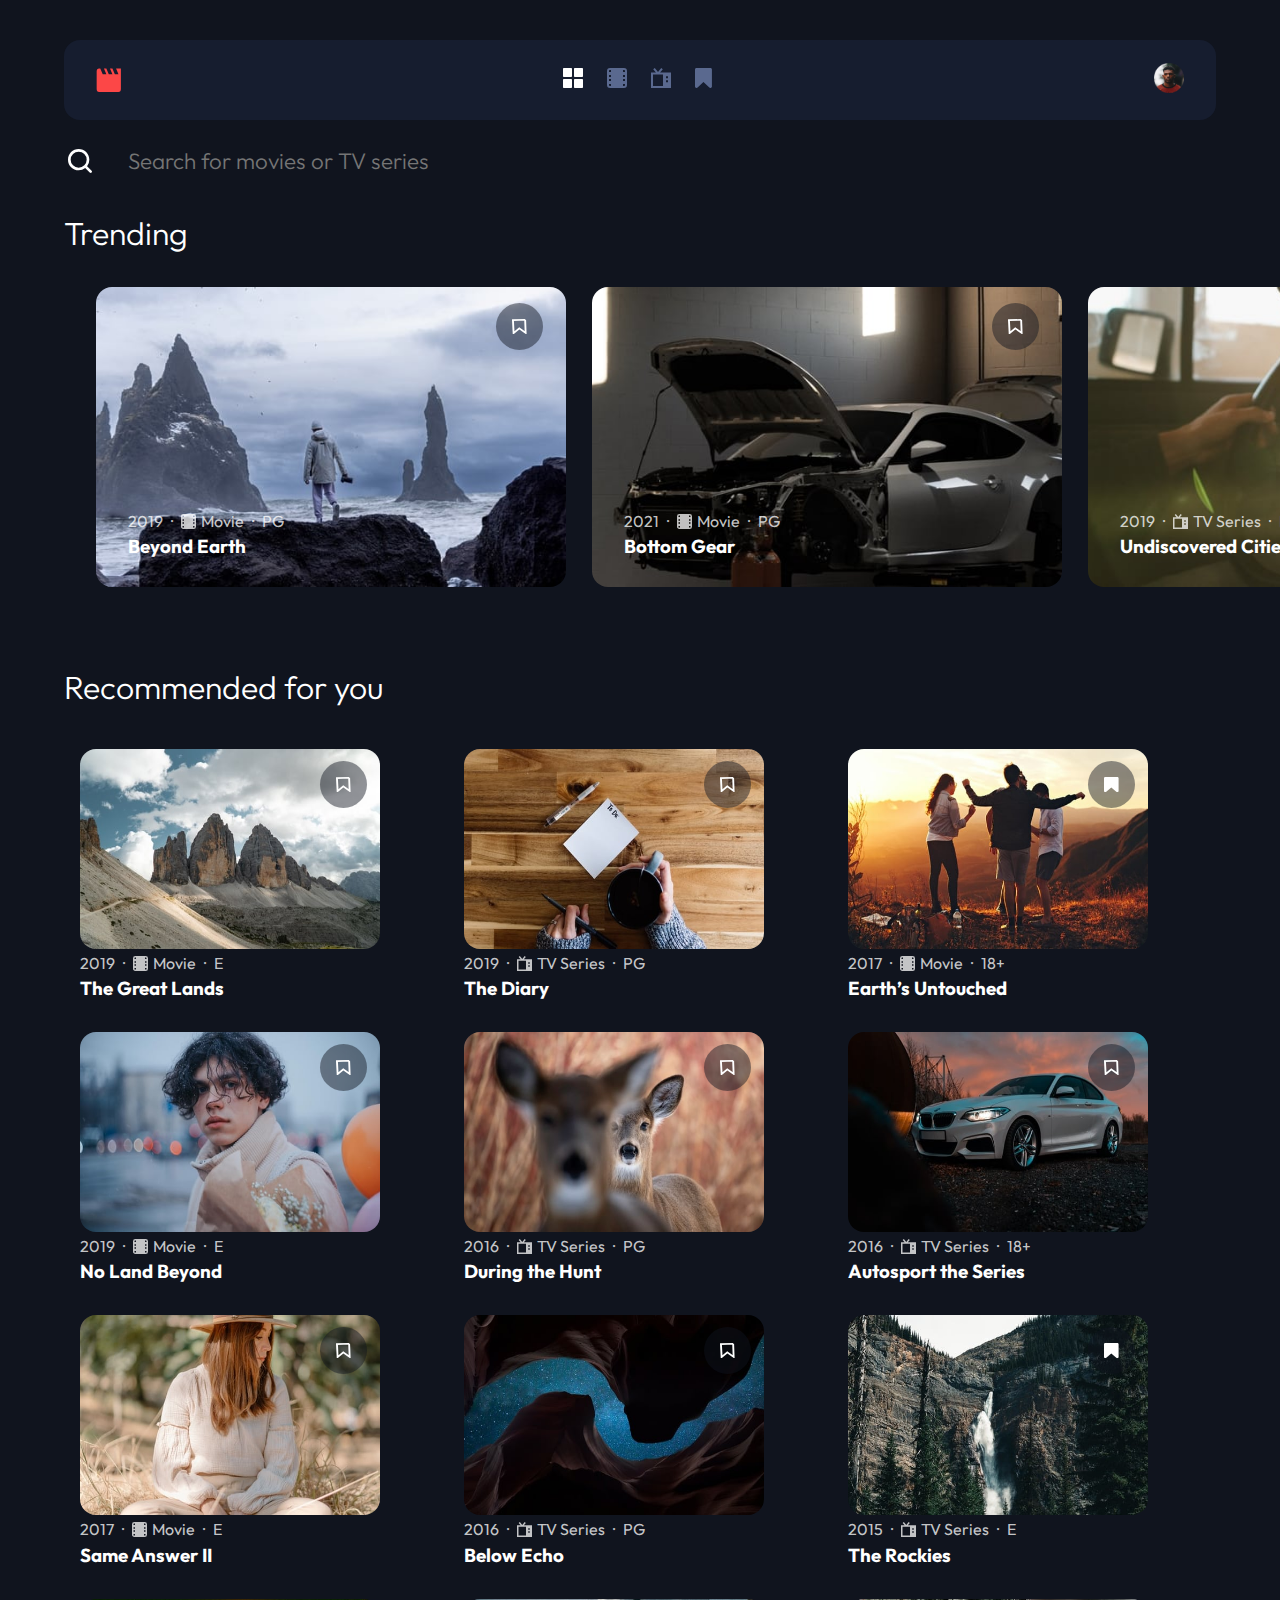
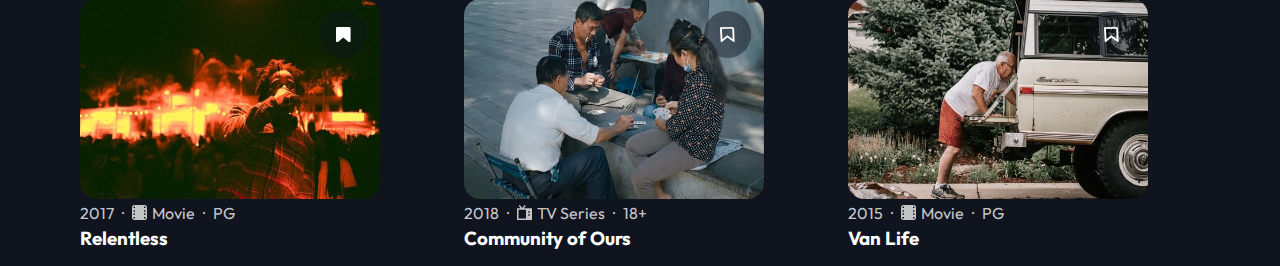
==== commit d4fd17a9: "removing search-results.js" ====
--- a/index.html
+++ b/index.html
@@ -103,6 +103,5 @@
       </section>
     </main>
     <script src="data.js" type="module"></script>
-    <script src="search-results.js" type="module"></script>
   </body>
 </html>
--- a/main.css
+++ b/main.css
@@ -116,7 +116,7 @@
   display: flex;
   justify-items: center;
   align-items: center;
-  background: #979797;
+  background: #10141e74;
   border-radius: 50%;
   position: absolute;
 
@@ -290,6 +290,4 @@
     display: grid;
     justify-content: center;
   }
-
-
-}
+}
--- a/index.css
+++ b/index.css
@@ -35,12 +35,17 @@
 @media screen and (max-width: 1500px) {
   #recommended-section {
     position: absolute;
-    top: 90vh;
+    top: 30rem;
   }
 }
+
 @media screen and (max-width: 1300px) {
   #trending {
     height: 160vh;
+  }
+  #recommended-section {
+    position: absolute;
+    top: 40rem;
   }
 }
 @media screen and (max-width: 1100px) {
